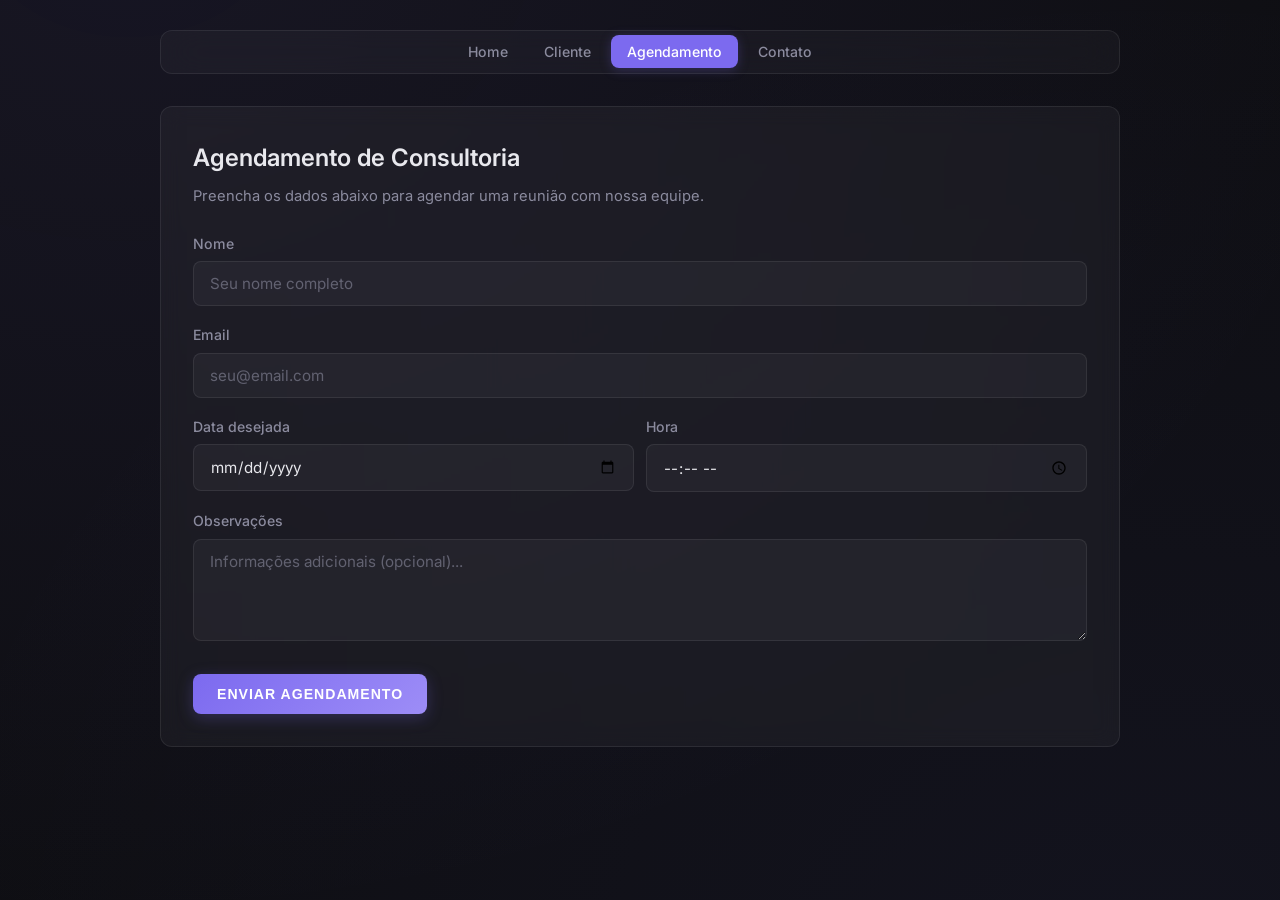
==== agendamento.html @ cd8e28bd "Initial commit: LuminaProject optimization and cinematic landing page" ====
<!DOCTYPE html>
<html lang="pt-br">
<head>
    <meta charset="UTF-8">
    <meta name="viewport" content="width=device-width, initial-scale=1.0">
    <meta name="description" content="Lumina Control - Agende uma consultoria com nossa equipe">
    <title>Lumina Control | Agendamento</title>
    <link rel="stylesheet" href="style.css">
</head>
<body>

<div class="container">
    <nav class="site-nav">
        <ul>
            <li><a href="index.html">Home</a></li>
            <li><a href="login.html">Cliente</a></li>
            <li><a href="agendamento.html" class="active">Agendamento</a></li>
            <li><a href="contato.html">Contato</a></li>
        </ul>
    </nav>

    <div class="form-card" style="margin-top: 0;">
        <h2 style="font-size: 1.5rem; margin-bottom: 8px;">Agendamento de Consultoria</h2>
        <p style="color: var(--text-muted); margin-bottom: 24px; font-size: 0.92rem;">Preencha os dados abaixo para agendar uma reunião com nossa equipe.</p>

        <form id="form-agendamento">
            <div class="form-group">
                <label for="nome">Nome</label>
                <input type="text" id="nome" name="nome" placeholder="Seu nome completo" required>
            </div>
            <div class="form-group">
                <label for="email">Email</label>
                <input type="email" id="email" name="email" placeholder="seu@email.com" required>
            </div>
            <div class="form-row">
                <div class="form-group" style="flex:1;">
                    <label for="data">Data desejada</label>
                    <input type="date" id="data" name="data" required>
                </div>
                <div class="form-group" style="flex:1;">
                    <label for="hora">Hora</label>
                    <input type="time" id="hora" name="hora" required>
                </div>
            </div>
            <div class="form-group">
                <label for="observacoes">Observações</label>
                <textarea rows="4" id="observacoes" name="observacoes" placeholder="Informações adicionais (opcional)..."></textarea>
            </div>
            <button type="submit" class="btn-submit">Enviar Agendamento</button>
        </form>

        <div id="mensagem-agendamento" class="status-msg"></div>
    </div>
</div>

<script>
    document.getElementById('form-agendamento').addEventListener('submit', function(e) {
        e.preventDefault();
        const msg = document.getElementById('mensagem-agendamento');
        msg.textContent = '✅ Agendamento enviado com sucesso! Entraremos em contato em breve.';
        msg.className = 'status-msg show success';
        this.reset();
        setTimeout(() => { msg.className = 'status-msg'; }, 5000);
    });
</script>
</body>
</html>
---- style.css ----
/* Lumina Control - Premium Design System */
@import url('https://fonts.googleapis.com/css2?family=Inter:wght@300;400;500;600;700&display=swap');

:root {
    --bg-primary: #0f0f13;
    --bg-secondary: #1a1a24;
    --bg-card: rgba(255,255,255,0.04);
    --bg-card-hover: rgba(255,255,255,0.07);
    --text-main: #e8e8ed;
    --text-muted: #8b8b9e;
    --accent: #7c6aef;
    --accent-light: #9d8df7;
    --accent-glow: rgba(124,106,239,0.25);
    --success: #34d399;
    --warning: #fbbf24;
    --danger: #f87171;
    --border: rgba(255,255,255,0.08);
    --border-hover: rgba(255,255,255,0.15);
    --radius: 12px;
    --radius-sm: 8px;
    --shadow: 0 8px 32px rgba(0,0,0,0.4);
    --transition: all 0.3s cubic-bezier(0.25, 0.8, 0.25, 1);
}

*, *::before, *::after { margin: 0; padding: 0; box-sizing: border-box; }

body {
    font-family: 'Inter', -apple-system, BlinkMacSystemFont, sans-serif;
    background: var(--bg-primary);
    color: var(--text-main);
    line-height: 1.6;
    min-height: 100vh;
    overflow-x: hidden;
}

body::before {
    content: '';
    position: fixed;
    top: -50%; left: -50%;
    width: 200%; height: 200%;
    background: radial-gradient(ellipse at 30% 20%, rgba(124,106,239,0.08) 0%, transparent 50%),
                radial-gradient(ellipse at 70% 80%, rgba(99,102,241,0.05) 0%, transparent 50%);
    z-index: -1;
    animation: bgShift 20s ease-in-out infinite alternate;
}

@keyframes bgShift {
    0% { transform: translate(0, 0); }
    100% { transform: translate(-5%, -3%); }
}

/* ─── Layout ─── */
.container { max-width: 1000px; margin: 0 auto; padding: 30px 20px 60px; }

/* ─── Navigation ─── */
.site-nav {
    background: rgba(255,255,255,0.03);
    backdrop-filter: blur(20px);
    -webkit-backdrop-filter: blur(20px);
    border: 1px solid var(--border);
    border-radius: var(--radius);
    padding: 8px;
    display: flex;
    justify-content: center;
    margin-bottom: 32px;
}

.site-nav ul { list-style: none; display: flex; gap: 4px; }

.site-nav a {
    color: var(--text-muted);
    text-decoration: none;
    font-weight: 500;
    font-size: 0.88rem;
    padding: 8px 16px;
    border-radius: var(--radius-sm);
    transition: var(--transition);
    position: relative;
}

.site-nav a:hover { color: var(--text-main); background: rgba(255,255,255,0.05); }

.site-nav a.active {
    color: #fff;
    background: var(--accent);
    box-shadow: 0 2px 12px var(--accent-glow);
}

/* ─── Header ─── */
.page-header {
    padding-bottom: 24px;
    margin-bottom: 32px;
    border-bottom: 1px solid var(--border);
    display: flex;
    justify-content: space-between;
    align-items: flex-end;
    flex-wrap: wrap;
    gap: 12px;
}

.page-header h1 {
    font-weight: 300;
    font-size: 1.5rem;
    letter-spacing: 3px;
    text-transform: uppercase;
    color: var(--text-main);
}

.page-header h1 .badge {
    font-size: 0.5em;
    vertical-align: middle;
    opacity: 0.4;
    font-weight: 400;
}

.header-link a {
    color: var(--accent-light);
    text-decoration: none;
    font-weight: 500;
    font-size: 0.9rem;
    transition: var(--transition);
}

.header-link a:hover { color: #fff; letter-spacing: 1px; }

/* ─── Dashboard Cards ─── */
.dashboard-grid {
    display: grid;
    grid-template-columns: repeat(auto-fit, minmax(260px, 1fr));
    gap: 20px;
}

.card {
    background: var(--bg-card);
    backdrop-filter: blur(10px);
    padding: 28px;
    border-radius: var(--radius);
    border: 1px solid var(--border);
    transition: var(--transition);
    position: relative;
    overflow: hidden;
}

.card::before {
    content: '';
    position: absolute;
    top: 0; left: 0; right: 0;
    height: 2px;
    background: linear-gradient(90deg, var(--accent), var(--accent-light));
    opacity: 0;
    transition: opacity 0.3s;
}

.card:hover {
    transform: translateY(-4px);
    border-color: var(--border-hover);
    background: var(--bg-card-hover);
    box-shadow: 0 12px 40px rgba(0,0,0,0.3);
}

.card:hover::before { opacity: 1; }

.card label {
    display: block;
    font-size: 0.7rem;
    font-weight: 600;
    text-transform: uppercase;
    color: var(--text-muted);
    letter-spacing: 2px;
    margin-bottom: 12px;
}

.card .value {
    font-size: 2.2rem;
    font-weight: 300;
    color: #fff;
    display: block;
}

/* ─── Buttons ─── */
.btn-action {
    margin-top: 32px;
    background: linear-gradient(135deg, var(--accent), var(--accent-light));
    color: #fff;
    border: none;
    padding: 14px 32px;
    font-size: 0.82rem;
    font-weight: 600;
    letter-spacing: 2px;
    text-transform: uppercase;
    cursor: pointer;
    border-radius: var(--radius-sm);
    transition: var(--transition);
    box-shadow: 0 4px 16px var(--accent-glow);
}

.btn-action:hover {
    transform: translateY(-2px);
    box-shadow: 0 8px 24px var(--accent-glow);
    letter-spacing: 3px;
}

.btn-action:disabled { opacity: 0.5; cursor: not-allowed; transform: none; }

/* ─── Forms ─── */
.form-card {
    background: var(--bg-card);
    backdrop-filter: blur(10px);
    border: 1px solid var(--border);
    border-radius: var(--radius);
    padding: 32px;
    margin-top: 32px;
}

.form-card h2 {
    font-size: 1.1rem;
    font-weight: 600;
    margin-bottom: 20px;
    color: var(--text-main);
}

.form-group { margin-bottom: 18px; }

.form-group label {
    display: block;
    margin-bottom: 6px;
    font-weight: 500;
    font-size: 0.88rem;
    color: var(--text-muted);
}

input, textarea, select {
    width: 100%;
    padding: 12px 16px;
    background: rgba(255,255,255,0.04);
    border: 1px solid var(--border);
    border-radius: var(--radius-sm);
    color: var(--text-main);
    font-family: inherit;
    font-size: 0.95rem;
    transition: var(--transition);
}

input:focus, textarea:focus, select:focus {
    outline: none;
    border-color: var(--accent);
    box-shadow: 0 0 0 3px var(--accent-glow);
    background: rgba(255,255,255,0.06);
}

input::placeholder, textarea::placeholder { color: var(--text-muted); opacity: 0.6; }

.form-row { display: flex; gap: 12px; flex-wrap: wrap; }
.form-row input { flex: 1; min-width: 150px; }

.btn-submit {
    margin-top: 8px;
    padding: 12px 24px;
    background: linear-gradient(135deg, var(--accent), var(--accent-light));
    color: #fff;
    border: none;
    border-radius: var(--radius-sm);
    cursor: pointer;
    font-weight: 600;
    font-size: 0.88rem;
    text-transform: uppercase;
    letter-spacing: 1px;
    transition: var(--transition);
    box-shadow: 0 4px 16px var(--accent-glow);
}

.btn-submit:hover { transform: translateY(-2px); box-shadow: 0 8px 24px var(--accent-glow); }

.status-msg {
    margin-top: 14px;
    font-size: 0.9rem;
    padding: 10px 14px;
    border-radius: var(--radius-sm);
    display: none;
}

.status-msg.show { display: block; }
.status-msg.success { background: rgba(52,211,153,0.1); color: var(--success); border: 1px solid rgba(52,211,153,0.2); }
.status-msg.error { background: rgba(248,113,113,0.1); color: var(--danger); border: 1px solid rgba(248,113,113,0.2); }

/* ─── Login Page ─── */
.login-wrapper {
    min-height: 100vh;
    display: flex;
    justify-content: center;
    align-items: center;
    padding: 20px;
}

.login-box {
    background: var(--bg-card);
    backdrop-filter: blur(20px);
    border: 1px solid var(--border);
    border-radius: var(--radius);
    width: 100%;
    max-width: 420px;
    padding: 40px;
    box-shadow: var(--shadow);
}

.login-box .logo { text-align: center; margin-bottom: 28px; }
.login-box .logo h1 { font-size: 1.8rem; color: var(--accent-light); font-weight: 700; letter-spacing: -1px; }
.login-box .logo p { color: var(--text-muted); font-size: 0.88rem; margin-top: 4px; }

.btn-login {
    width: 100%;
    padding: 14px;
    background: linear-gradient(135deg, var(--accent), var(--accent-light));
    color: #fff;
    border: none;
    border-radius: var(--radius-sm);
    font-size: 0.95rem;
    font-weight: 600;
    cursor: pointer;
    transition: var(--transition);
    box-shadow: 0 4px 16px var(--accent-glow);
    margin-top: 8px;
}

.btn-login:hover { transform: translateY(-2px); box-shadow: 0 8px 24px var(--accent-glow); }
.btn-login:disabled { opacity: 0.5; cursor: not-allowed; transform: none; }

.message { margin-top: 16px; padding: 12px; border-radius: var(--radius-sm); text-align: center; font-size: 0.88rem; display: none; }
.message.error { display: block; background: rgba(248,113,113,0.1); color: var(--danger); border: 1px solid rgba(248,113,113,0.2); }
.message.success { display: block; background: rgba(52,211,153,0.1); color: var(--success); border: 1px solid rgba(52,211,153,0.2); }

.divider { text-align: center; margin: 28px 0 18px; color: var(--text-muted); font-size: 0.82rem; text-transform: uppercase; letter-spacing: 1px; }

.demo-users {
    background: rgba(255,255,255,0.03);
    padding: 16px;
    border-radius: var(--radius-sm);
    border: 1px solid var(--border);
    font-size: 0.82rem;
    color: var(--text-muted);
}

.demo-users p { margin-bottom: 6px; font-weight: 600; color: var(--text-main); }
.demo-users p.demo-client-label { margin-top: 12px; }
.demo-users code { display: block; margin: 3px 0; color: var(--accent-light); font-family: 'Courier New', monospace; }

/* ─── Results / Navbar ─── */
.navbar {
    background: rgba(15,15,19,0.8);
    backdrop-filter: blur(20px);
    border-bottom: 1px solid var(--border);
    padding: 14px 0;
    position: sticky;
    top: 0;
    z-index: 100;
}

.navbar-content {
    max-width: 1200px;
    margin: 0 auto;
    padding: 0 20px;
    display: flex;
    justify-content: space-between;
    align-items: center;
    gap: 16px;
    flex-wrap: wrap;
}

.navbar h2 { font-size: 1.2rem; color: var(--accent-light); font-weight: 700; }

.navbar .site-nav { margin: 0; border: none; background: none; backdrop-filter: none; padding: 0; }

.navbar-user { display: flex; align-items: center; gap: 16px; }
.user-name { font-weight: 600; font-size: 0.9rem; }
.user-email { font-size: 0.78rem; color: var(--text-muted); }

.btn-logout {
    padding: 8px 16px;
    background: rgba(248,113,113,0.15);
    color: var(--danger);
    border: 1px solid rgba(248,113,113,0.2);
    border-radius: var(--radius-sm);
    cursor: pointer;
    font-size: 0.82rem;
    font-weight: 600;
    transition: var(--transition);
}

.btn-logout:hover { background: rgba(248,113,113,0.25); }

/* ─── Ensaio Cards ─── */
.page-title { font-size: 1.8rem; margin-bottom: 8px; font-weight: 700; }
.subtitle { color: var(--text-muted); margin-bottom: 28px; font-size: 0.92rem; }

.ensaios-grid {
    display: grid;
    grid-template-columns: repeat(auto-fill, minmax(280px, 1fr));
    gap: 24px;
}

.ensaio-card {
    background: var(--bg-card);
    border: 1px solid var(--border);
    border-radius: var(--radius);
    overflow: hidden;
    transition: var(--transition);
}

.ensaio-card:hover { transform: translateY(-4px); border-color: var(--border-hover); box-shadow: 0 12px 40px rgba(0,0,0,0.3); }

.ensaio-imagem { width: 100%; height: 200px; background: var(--bg-secondary); object-fit: cover; }

.ensaio-content { padding: 20px; }
.ensaio-descricao { font-weight: 600; font-size: 0.92rem; margin-bottom: 12px; }

.ensaio-metricas {
    display: grid;
    grid-template-columns: 1fr 1fr;
    gap: 12px;
    padding: 14px;
    background: rgba(255,255,255,0.03);
    border-radius: var(--radius-sm);
    margin-bottom: 14px;
}

.metrica { text-align: center; }
.metrica-label { font-size: 0.7rem; color: var(--text-muted); text-transform: uppercase; letter-spacing: 1px; margin-bottom: 4px; }
.metrica-valor { font-size: 1.1rem; font-weight: 700; color: var(--accent-light); }
.roi-positivo { color: var(--success) !important; }

.ensaio-data { font-size: 0.75rem; color: var(--text-muted); margin-bottom: 14px; }

.btn-compartilhar {
    width: 100%;
    padding: 10px;
    background: rgba(255,255,255,0.04);
    border: 1px solid var(--border);
    color: var(--text-muted);
    border-radius: var(--radius-sm);
    cursor: pointer;
    font-size: 0.82rem;
    font-weight: 600;
    transition: var(--transition);
}

.btn-compartilhar:hover { background: rgba(255,255,255,0.08); color: var(--text-main); }

/* ─── Loading / Empty ─── */
.loading { text-align: center; padding: 60px; color: var(--text-muted); }

.spinner {
    border: 3px solid var(--border);
    border-top: 3px solid var(--accent);
    border-radius: 50%;
    width: 36px; height: 36px;
    animation: spin 0.8s linear infinite;
    margin: 0 auto 16px;
}

@keyframes spin { 100% { transform: rotate(360deg); } }

.empty-state { text-align: center; padding: 60px 20px; color: var(--text-muted); }
.empty-state h3 { margin-bottom: 8px; color: var(--text-main); }

/* ─── Modal ─── */
.modal {
    display: none;
    position: fixed;
    inset: 0;
    background: rgba(0,0,0,0.6);
    backdrop-filter: blur(4px);
    z-index: 1000;
    align-items: center;
    justify-content: center;
}

.modal.ativo { display: flex; }

.modal-content {
    background: var(--bg-secondary);
    border: 1px solid var(--border);
    border-radius: var(--radius);
    padding: 32px;
    max-width: 400px;
    width: 90%;
    position: relative;
}

.modal-titulo { font-size: 1.2rem; font-weight: 700; margin-bottom: 20px; }

.share-options { display: grid; gap: 10px; }

.share-btn {
    padding: 12px;
    border: none;
    border-radius: var(--radius-sm);
    cursor: pointer;
    font-weight: 600;
    display: flex;
    align-items: center;
    justify-content: center;
    gap: 8px;
    font-size: 0.9rem;
    transition: var(--transition);
}

.share-btn:hover { opacity: 0.85; transform: translateY(-1px); }
.share-facebook { background: #1877f2; color: #fff; }
.share-twitter { background: #1da1f2; color: #fff; }
.share-whatsapp { background: #25d366; color: #fff; }
.share-linkedin { background: #0a66c2; color: #fff; }

.close-modal {
    position: absolute;
    top: 12px; right: 16px;
    background: none;
    border: none;
    font-size: 1.4rem;
    cursor: pointer;
    color: var(--text-muted);
    transition: var(--transition);
}

.close-modal:hover { color: var(--text-main); }

/* ─── Fade In Animation ─── */
@keyframes fadeUp {
    from { opacity: 0; transform: translateY(16px); }
    to { opacity: 1; transform: translateY(0); }
}

.card, .form-card, .login-box, .ensaio-card {
    animation: fadeUp 0.5s ease forwards;
}

.card:nth-child(2) { animation-delay: 0.1s; }
.card:nth-child(3) { animation-delay: 0.2s; }

/* ─── Responsive ─── */
@media (max-width: 768px) {
    .container { padding: 20px 14px 40px; }
    .card .value { font-size: 1.8rem; }
    .page-header { flex-direction: column; align-items: flex-start; }
    .navbar-content { flex-direction: column; gap: 12px; }
    .site-nav ul { flex-wrap: wrap; justify-content: center; }
}
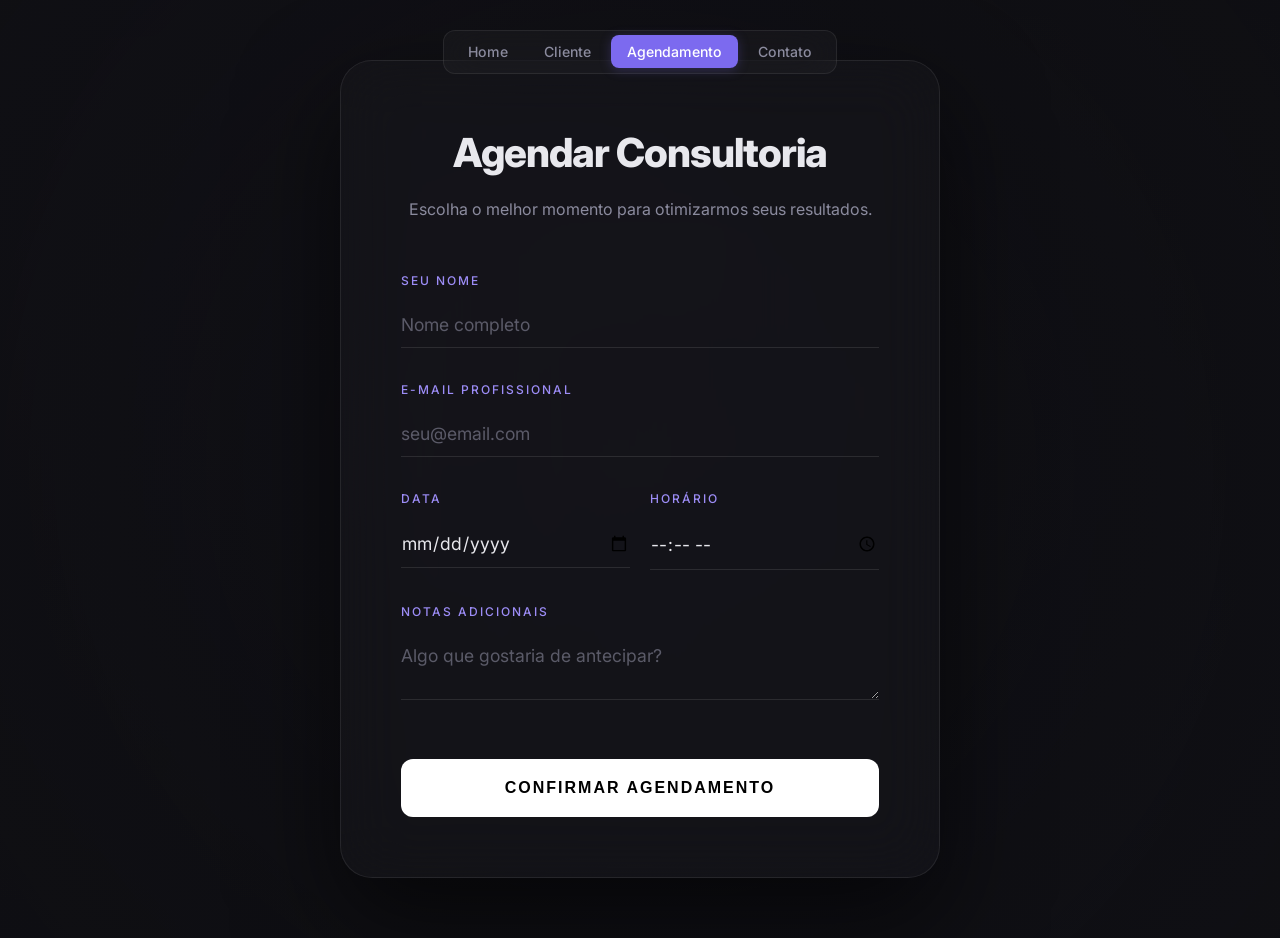
==== commit ecceaa5d: "feat: unify design system across Login, Scheduling and Contact with premium minimalist style" ====
--- a/agendamento.html
+++ b/agendamento.html
@@ -9,8 +9,8 @@
 </head>
 <body>
 
-<div class="container">
-    <nav class="site-nav">
+<div class="premium-page" style="background-image: url('https://images.unsplash.com/photo-1550745165-9bc0b252726f?auto=format&fit=crop&q=80&w=2070');">
+    <nav class="site-nav" style="position: absolute; top: 30px; z-index: 10;">
         <ul>
             <li><a href="index.html">Home</a></li>
             <li><a href="login.html">Cliente</a></li>
@@ -19,34 +19,36 @@
         </ul>
     </nav>
 
-    <div class="form-card" style="margin-top: 0;">
-        <h2 style="font-size: 1.5rem; margin-bottom: 8px;">Agendamento de Consultoria</h2>
-        <p style="color: var(--text-muted); margin-bottom: 24px; font-size: 0.92rem;">Preencha os dados abaixo para agendar uma reunião com nossa equipe.</p>
+    <div class="premium-card">
+        <div class="premium-header">
+            <h2>Agendar Consultoria</h2>
+            <p>Escolha o melhor momento para otimizarmos seus resultados.</p>
+        </div>
 
-        <form id="form-agendamento">
+        <form id="form-agendamento" class="minimal-form">
             <div class="form-group">
-                <label for="nome">Nome</label>
-                <input type="text" id="nome" name="nome" placeholder="Seu nome completo" required>
+                <label for="nome">Seu Nome</label>
+                <input type="text" id="nome" name="nome" placeholder="Nome completo" required>
             </div>
             <div class="form-group">
-                <label for="email">Email</label>
+                <label for="email">E-mail Profissional</label>
                 <input type="email" id="email" name="email" placeholder="seu@email.com" required>
             </div>
-            <div class="form-row">
+            <div class="form-row" style="display: flex; gap: 20px;">
                 <div class="form-group" style="flex:1;">
-                    <label for="data">Data desejada</label>
+                    <label for="data">Data</label>
                     <input type="date" id="data" name="data" required>
                 </div>
                 <div class="form-group" style="flex:1;">
-                    <label for="hora">Hora</label>
+                    <label for="hora">Horário</label>
                     <input type="time" id="hora" name="hora" required>
                 </div>
             </div>
             <div class="form-group">
-                <label for="observacoes">Observações</label>
-                <textarea rows="4" id="observacoes" name="observacoes" placeholder="Informações adicionais (opcional)..."></textarea>
+                <label for="observacoes">Notas Adicionais</label>
+                <textarea rows="2" id="observacoes" name="observacoes" placeholder="Algo que gostaria de antecipar?"></textarea>
             </div>
-            <button type="submit" class="btn-submit">Enviar Agendamento</button>
+            <button type="submit" class="btn-minimal">Confirmar Agendamento</button>
         </form>
 
         <div id="mensagem-agendamento" class="status-msg"></div>
--- a/style.css
+++ b/style.css
@@ -283,24 +283,173 @@
 .status-msg.success { background: rgba(52,211,153,0.1); color: var(--success); border: 1px solid rgba(52,211,153,0.2); }
 .status-msg.error { background: rgba(248,113,113,0.1); color: var(--danger); border: 1px solid rgba(248,113,113,0.2); }
 
-/* ─── Login Page ─── */
+/* ─── Premium Pages (Login, Contato, Agendamento) ─── */
+.premium-page {
+    min-height: 100vh;
+    background-size: cover;
+    background-position: center;
+    position: relative;
+    display: flex;
+    flex-direction: column;
+    align-items: center;
+    justify-content: center;
+    padding: 60px 20px;
+    overflow-x: hidden;
+}
+
+.premium-page::before {
+    content: '';
+    position: absolute;
+    inset: 0;
+    background: radial-gradient(circle at center, rgba(15,15,19,0.7) 0%, rgba(15,15,19,0.95) 100%);
+    z-index: 1;
+}
+
+.premium-card {
+    position: relative;
+    z-index: 2;
+    background: rgba(255,255,255,0.02);
+    backdrop-filter: blur(30px);
+    border: 1px solid rgba(255,255,255,0.08);
+    border-radius: 32px;
+    padding: 60px;
+    width: 100%;
+    max-width: 600px;
+    box-shadow: 0 40px 100px rgba(0,0,0,0.6);
+    animation: fadeUp 0.8s cubic-bezier(0.16, 1, 0.3, 1);
+}
+
+.premium-header { text-align: center; margin-bottom: 48px; }
+.premium-header h2 { font-size: 2.5rem; font-weight: 800; letter-spacing: -1px; margin-bottom: 12px; }
+.premium-header p { color: var(--text-muted); font-size: 1rem; }
+
+.minimal-form .form-group { margin-bottom: 32px; position: relative; }
+.minimal-form label { 
+    font-size: 0.75rem; 
+    text-transform: uppercase; 
+    letter-spacing: 2px; 
+    color: var(--accent-light); 
+    margin-bottom: 12px;
+    display: block;
+}
+
+.minimal-form input, 
+.minimal-form textarea {
+    background: transparent;
+    border: none;
+    border-bottom: 1px solid rgba(255,255,255,0.1);
+    border-radius: 0;
+    padding: 12px 0;
+    font-size: 1.1rem;
+    transition: var(--transition);
+}
+
+.minimal-form input:focus, 
+.minimal-form textarea:focus {
+    border-bottom-color: var(--accent);
+    box-shadow: none;
+    background: transparent;
+}
+
+.btn-minimal {
+    width: 100%;
+    padding: 20px;
+    background: #fff;
+    color: #000;
+    border: none;
+    border-radius: 12px;
+    font-size: 1rem;
+    font-weight: 700;
+    text-transform: uppercase;
+    letter-spacing: 2px;
+    cursor: pointer;
+    transition: var(--transition);
+    margin-top: 20px;
+}
+
+.btn-minimal:hover {
+    background: var(--accent-light);
+    color: #fff;
+    transform: translateY(-4px);
+    box-shadow: 0 15px 30px rgba(124,106,239,0.3);
+}
+
 .login-wrapper {
     min-height: 100vh;
     display: flex;
     justify-content: center;
     align-items: center;
-    padding: 20px;
+    position: relative;
+    overflow: hidden;
+}
+
+/* Immersive Background Image Container */
+.login-split {
+    display: grid;
+    grid-template-columns: 1.1fr 0.9fr;
+    width: 100%;
+    min-height: 100vh;
+}
+
+.login-image-side {
+    position: relative;
+    background: url('https://images.unsplash.com/photo-1451187580459-43490279c0fa?auto=format&fit=crop&q=80&w=2072');
+    background-size: cover;
+    background-position: center;
+    display: flex;
+    flex-direction: column;
+    justify-content: flex-end;
+    padding: 60px;
+}
+
+.login-image-side::before {
+    content: '';
+    position: absolute;
+    inset: 0;
+    background: linear-gradient(to top, rgba(15,15,19,0.9) 0%, rgba(15,15,19,0.2) 50%, transparent 100%);
+}
+
+.login-image-content {
+    position: relative;
+    z-index: 2;
+    max-width: 500px;
+}
+
+.login-image-content h2 {
+    font-size: 3rem;
+    font-weight: 800;
+    line-height: 1.1;
+    margin-bottom: 20px;
+    background: linear-gradient(to right, #fff, var(--accent-light));
+    -webkit-background-clip: text;
+    background-clip: text;
+    -webkit-text-fill-color: transparent;
+}
+
+.login-image-content p {
+    font-size: 1.1rem;
+    color: rgba(255,255,255,0.7);
+    line-height: 1.6;
+}
+
+.login-form-side {
+    display: flex;
+    justify-content: center;
+    align-items: center;
+    padding: 40px;
+    background: var(--bg-primary);
 }
 
 .login-box {
-    background: var(--bg-card);
+    background: rgba(255,255,255,0.02);
     backdrop-filter: blur(20px);
     border: 1px solid var(--border);
-    border-radius: var(--radius);
+    border-radius: 32px;
     width: 100%;
-    max-width: 420px;
-    padding: 40px;
-    box-shadow: var(--shadow);
+    max-width: 440px;
+    padding: 60px;
+    box-shadow: 0 40px 100px rgba(0,0,0,0.6);
+    position: relative;
 }
 
 .login-box .logo { text-align: center; margin-bottom: 28px; }
@@ -537,6 +686,13 @@
 .card:nth-child(3) { animation-delay: 0.2s; }
 
 /* ─── Responsive ─── */
+@media (max-width: 992px) {
+    .login-split { grid-template-columns: 1fr; }
+    .login-image-side { display: none; }
+    .login-wrapper { background: var(--bg-primary); }
+    .login-form-side { padding: 20px; width: 100%; }
+}
+
 @media (max-width: 768px) {
     .container { padding: 20px 14px 40px; }
     .card .value { font-size: 1.8rem; }
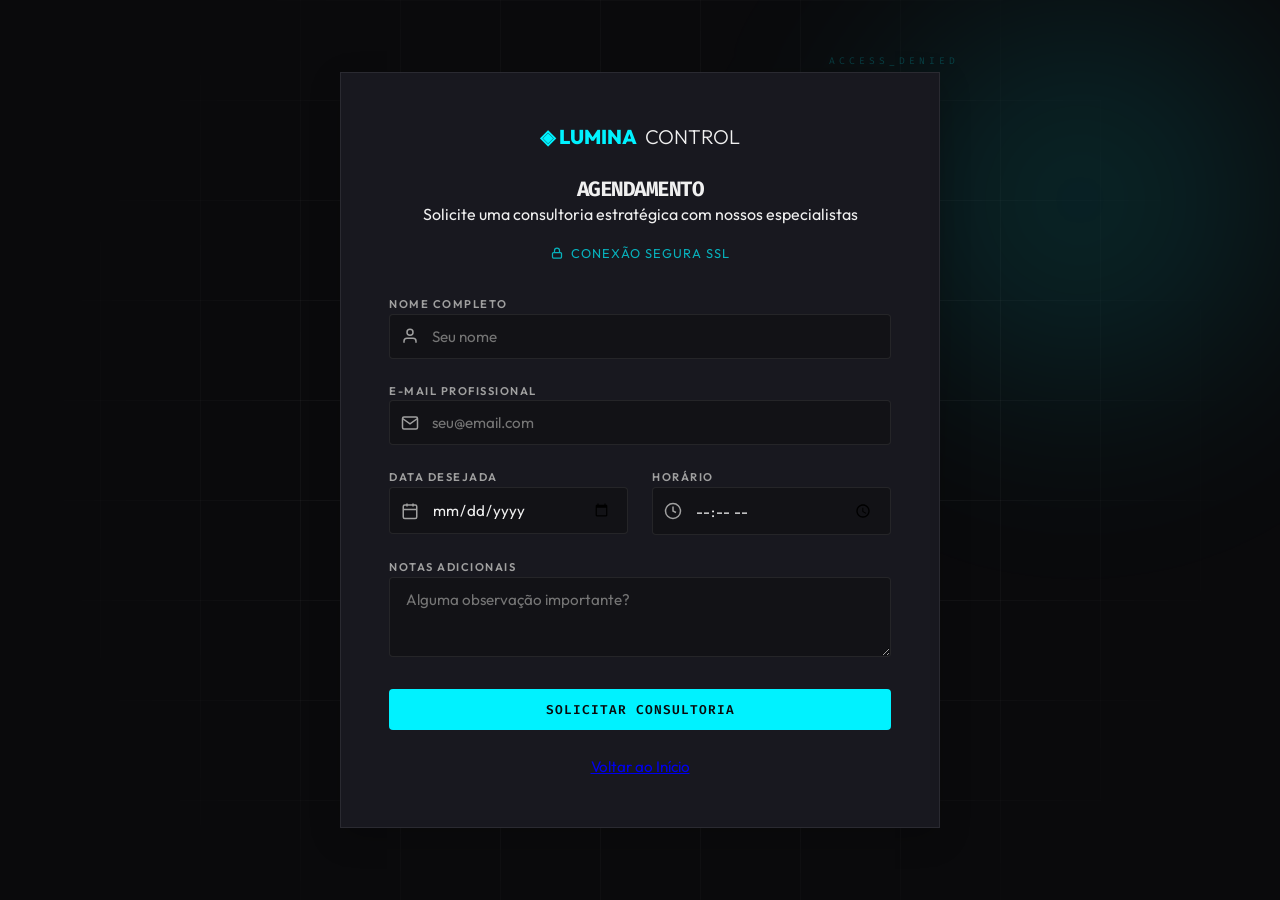
==== commit 25a2997d: "feat: release Lumina Control v1.0 with immersive hero, particles, and full documentation" ====
--- a/agendamento.html
+++ b/agendamento.html
@@ -3,66 +3,103 @@
 <head>
     <meta charset="UTF-8">
     <meta name="viewport" content="width=device-width, initial-scale=1.0">
-    <meta name="description" content="Lumina Control - Agende uma consultoria com nossa equipe">
+    <meta name="description" content="Lumina Control - Agende sua Consultoria Técnica">
     <title>Lumina Control | Agendamento</title>
-    <link rel="stylesheet" href="style.css">
+    <!-- Importação do Design System Unificado -->
+    <link rel="stylesheet" href="index.css">
 </head>
-<body>
+<body class="login-wrapper">
 
-<div class="premium-page" style="background-image: url('https://images.unsplash.com/photo-1550745165-9bc0b252726f?auto=format&fit=crop&q=80&w=2070');">
-    <nav class="site-nav" style="position: absolute; top: 30px; z-index: 10;">
-        <ul>
-            <li><a href="index.html">Home</a></li>
-            <li><a href="login.html">Cliente</a></li>
-            <li><a href="agendamento.html" class="active">Agendamento</a></li>
-            <li><a href="contato.html">Contato</a></li>
-        </ul>
-    </nav>
+<!-- Acessibilidade: Pular para o formulário principal -->
+<a href="#form-agendamento" class="skip-link">Pular para o formulário</a>
 
-    <div class="premium-card">
-        <div class="premium-header">
-            <h2>Agendar Consultoria</h2>
-            <p>Escolha o melhor momento para otimizarmos seus resultados.</p>
+<!-- Fundos Estilizados -->
+<div class="bg-grid"></div>
+<div class="bg-glow"></div>
+
+<!-- Caixa de Agendamento Centralizada -->
+<div class="login-box reveal visible" style="max-width: 600px; border: 1px solid var(--border); box-shadow: 0 10px 30px rgba(0,0,0,0.2);">
+    <header class="login-header">
+        <!-- Logotipo Institucional -->
+        <a href="index.html" class="logo" style="justify-content: center; margin-bottom: 24px;" aria-label="Voltar para Home">
+            ◈ LUMINA<span>CONTROL</span>
+        </a>
+        <h1 style="font-size: var(--fs-h3); letter-spacing: -0.5px;">Agendamento</h1>
+        <p class="login-subtitle">Solicite uma consultoria estratégica com nossos especialistas</p>
+        
+        <!-- Sinal de Confiança (SSL) -->
+        <div class="trust-signal" style="display: flex; align-items: center; justify-content: center; gap: 8px; margin-top: 16px; color: var(--primary); font-size: var(--fs-xs); opacity: 0.7;">
+            <svg width="12" height="12" viewBox="0 0 24 24" fill="none" stroke="currentColor" stroke-width="2.5"><rect x="3" y="11" width="18" height="11" rx="2" ry="2"/><path d="M7 11V7a5 5 0 0 1 10 0v4"/></svg>
+            <span class="uppercase">Conexão Segura SSL</span>
+        </div>
+    </header>
+
+    <!-- Formulário de Solicitação de Consultoria -->
+    <form id="form-agendamento">
+        <!-- Nome -->
+        <div class="form-group">
+            <label for="nome">Nome Completo</label>
+            <div class="input-wrapper">
+                <svg class="input-icon" viewBox="0 0 24 24" fill="none" stroke="currentColor" stroke-width="2"><path d="M20 21v-2a4 4 0 0 0-4-4H8a4 4 0 0 0-4 4v2"/><circle cx="12" cy="7" r="4"/></svg>
+                <input type="text" id="nome" name="nome" placeholder="Seu nome" required>
+            </div>
         </div>
 
-        <form id="form-agendamento" class="minimal-form">
+        <!-- E-mail -->
+        <div class="form-group">
+            <label for="email">E-mail Profissional</label>
+            <div class="input-wrapper">
+                <svg class="input-icon" viewBox="0 0 24 24" fill="none" stroke="currentColor" stroke-width="2"><path d="M4 4h16c1.1 0 2 .9 2 2v12c0 1.1-.9 2-2 2H4c-1.1 0-2-.9-2-2V6c0-1.1.9-2 2-2z"/><polyline points="22,6 12,13 2,6"/></svg>
+                <input type="email" id="email" name="email" placeholder="seu@email.com" required>
+            </div>
+        </div>
+
+        <!-- Data e Hora (Lado a Lado) -->
+        <div style="display: grid; grid-template-columns: 1fr 1fr; gap: 24px;">
             <div class="form-group">
-                <label for="nome">Seu Nome</label>
-                <input type="text" id="nome" name="nome" placeholder="Nome completo" required>
+                <label for="data">Data Desejada</label>
+                <div class="input-wrapper">
+                    <svg class="input-icon" viewBox="0 0 24 24" fill="none" stroke="currentColor" stroke-width="2"><rect x="3" y="4" width="18" height="18" rx="2" ry="2"/><line x1="16" y1="2" x2="16" y2="6"/><line x1="8" y1="2" x2="8" y2="6"/><line x1="3" y1="10" x2="21" y2="10"/></svg>
+                    <input type="date" id="data" name="data" required>
+                </div>
             </div>
             <div class="form-group">
-                <label for="email">E-mail Profissional</label>
-                <input type="email" id="email" name="email" placeholder="seu@email.com" required>
-            </div>
-            <div class="form-row" style="display: flex; gap: 20px;">
-                <div class="form-group" style="flex:1;">
-                    <label for="data">Data</label>
-                    <input type="date" id="data" name="data" required>
-                </div>
-                <div class="form-group" style="flex:1;">
-                    <label for="hora">Horário</label>
+                <label for="hora">Horário</label>
+                <div class="input-wrapper">
+                    <svg class="input-icon" viewBox="0 0 24 24" fill="none" stroke="currentColor" stroke-width="2"><circle cx="12" cy="12" r="10"/><polyline points="12,6 12,12 16,14"/></svg>
                     <input type="time" id="hora" name="hora" required>
                 </div>
             </div>
-            <div class="form-group">
-                <label for="observacoes">Notas Adicionais</label>
-                <textarea rows="2" id="observacoes" name="observacoes" placeholder="Algo que gostaria de antecipar?"></textarea>
-            </div>
-            <button type="submit" class="btn-minimal">Confirmar Agendamento</button>
-        </form>
+        </div>
 
-        <div id="mensagem-agendamento" class="status-msg"></div>
-    </div>
+        <!-- Observações Opcionais -->
+        <div class="form-group">
+            <label for="observacoes">Notas Adicionais</label>
+            <textarea id="observacoes" name="observacoes" placeholder="Alguma observação importante?" style="min-height: 80px;"></textarea>
+        </div>
+
+        <button type="submit" class="btn btn-primary" style="width: 100%; justify-content: center;">
+            <span>Solicitar Consultoria</span>
+        </button>
+    </form>
+
+    <!-- Exibição de Resposta do Sistema -->
+    <div id="mensagem-agendamento" class="message"></div>
+
+    <footer class="login-footer" style="text-align: center; margin-top: 24px;">
+        <a href="index.html" class="text-sm">Voltar ao Início</a>
+    </footer>
 </div>
 
 <script>
+    // Gerenciador de Envio do Agendamento
     document.getElementById('form-agendamento').addEventListener('submit', function(e) {
         e.preventDefault();
         const msg = document.getElementById('mensagem-agendamento');
-        msg.textContent = '✅ Agendamento enviado com sucesso! Entraremos em contato em breve.';
-        msg.className = 'status-msg show success';
+        msg.textContent = 'SOLICITAÇÃO RECEBIDA. NOSSA EQUIPE ENTRARÁ EM CONTATO.';
+        msg.className = 'message success';
         this.reset();
-        setTimeout(() => { msg.className = 'status-msg'; }, 5000);
+        setTimeout(() => { msg.className = 'message'; }, 5000);
     });
 </script>
 </body>
--- a/index.css
+++ b/index.css
@@ -0,0 +1,563 @@
+/* 
+   LuminaProject - Sistema de Design Unificado 
+   Estética: Premium Technical, Geometria Afiada, Alto Contraste
+   Regras: Purple Ban aplicado (sem tons de roxo).
+*/
+
+/* --- Importação de Fontes --- */
+/* Outfit para leitura geral e Fira Code para dados técnicos */
+@import url('https://fonts.googleapis.com/css2?family=Fira+Code:wght@400;600&family=Outfit:wght@300;400;600;800&display=swap');
+
+:root {
+    /* --- Cores Principais --- */
+    /* Cyan Técnico (Primária) e Laranja de Segurança (Destaque) */
+    --primary: #00f2ff;
+    --primary-dim: rgba(0, 242, 255, 0.15);
+    --accent: #ff6b00;
+    --accent-dim: rgba(255, 107, 0, 0.15);
+    
+    /* --- Tons de Fundo --- */
+    --bg-main: #0a0a0c;
+    --bg-surface: #121216;
+    --bg-card: #18181f;
+    
+    /* --- Tipografia e Bordas --- */
+    --text-main: #f0f0f0;
+    --text-muted: #a0a0a0;
+    --border: rgba(255, 255, 255, 0.08);
+    
+    /* --- Escala de Fontes Fluida (clamp) --- */
+    /* Garante que o texto se ajuste automaticamente ao tamanho da tela */
+    --fs-xs: clamp(0.7rem, 0.65rem + 0.25vw, 0.8rem);
+    --fs-sm: clamp(0.85rem, 0.8rem + 0.25vw, 0.95rem);
+    --fs-base: clamp(1rem, 0.95rem + 0.25vw, 1.1rem);
+    --fs-h3: clamp(1.1rem, 1rem + 0.5vw, 1.3rem);
+    --fs-h2: clamp(1.5rem, 1.25rem + 1vw, 2.5rem);
+    --fs-h1: clamp(2.5rem, 2rem + 3vw, 5rem);
+    
+    /* --- Variáveis de Layout --- */
+    --radius-sharp: 4px;
+    --transition: 0.3s cubic-bezier(0.4, 0, 0.2, 1);
+    --shadow-subtle: 0 4px 20px rgba(0, 0, 0, 0.5);
+    --shadow-glow: 0 0 30px rgba(0, 242, 255, 0.1);
+}
+
+/* ─── Configurações Base ─── */
+* {
+    margin: 0;
+    padding: 0;
+    box-sizing: border-box;
+    scroll-behavior: smooth;
+}
+
+body {
+    background-color: var(--bg-main);
+    color: var(--text-main);
+    font-family: 'Outfit', sans-serif;
+    line-height: 1.6;
+    overflow-x: hidden;
+    -webkit-font-smoothing: antialiased;
+}
+
+h1, h2, h3, h4 {
+    line-height: 1.2;
+    letter-spacing: -0.02em;
+}
+
+/* --- Acessibilidade: Link de Pulo --- */
+/* Permite que usuários de teclado pulem a navegação repetitiva */
+.skip-link {
+    position: absolute;
+    top: -100px;
+    left: 0;
+    background: var(--primary);
+    color: var(--bg-main);
+    padding: 8px 16px;
+    z-index: 9999;
+    transition: top 0.3s;
+    text-decoration: none;
+    font-weight: bold;
+}
+
+.skip-link:focus {
+    top: 0;
+}
+
+/* --- Acessibilidade: Estados de Foco --- */
+:focus-visible {
+    outline: 2px solid var(--primary);
+    outline-offset: 4px;
+}
+
+/* --- Estilo de Cabeçalhos --- */
+h1, h2, h3, h4, .mono {
+    font-family: 'Fira Code', monospace;
+    text-transform: uppercase;
+    letter-spacing: 2px;
+}
+
+/* ─── Layout Geral ─── */
+.container {
+    max-width: 1200px;
+    margin: 0 auto;
+    padding: 0 24px;
+}
+
+.section {
+    padding: 100px 0;
+    position: relative;
+}
+
+/* ─── Componentes de Interface ─── */
+
+/* --- Barra de Navegação --- */
+.nav-bar {
+    position: fixed;
+    top: 0; left: 0; right: 0;
+    height: 80px;
+    background: rgba(5, 5, 8, 0.8);
+    backdrop-filter: blur(12px);
+    border-bottom: 1px solid var(--border);
+    z-index: 1000;
+    display: flex;
+    align-items: center;
+    transition: var(--transition);
+}
+
+.nav-bar.scrolled {
+    height: 64px;
+    background: var(--bg-base);
+}
+
+.nav-inner {
+    display: flex;
+    justify-content: space-between;
+    align-items: center;
+    width: 100%;
+}
+
+/* --- Logotipo --- */
+.logo {
+    font-size: 1.25rem;
+    font-weight: 800;
+    color: var(--primary);
+    text-decoration: none;
+    display: flex;
+    align-items: center;
+    gap: 8px;
+}
+
+.logo span { color: var(--text-main); font-weight: 300; }
+
+/* --- Links de Navegação --- */
+.nav-links {
+    display: flex;
+    gap: 32px;
+    list-style: none;
+}
+
+.nav-links a {
+    color: var(--text-muted);
+    text-decoration: none;
+    font-size: 0.85rem;
+    font-weight: 600;
+    text-transform: uppercase;
+    letter-spacing: 1px;
+    transition: var(--transition);
+}
+
+.nav-links a:hover { color: var(--primary); }
+
+/* --- Botões Customizados --- */
+.btn {
+    padding: 12px 24px;
+    font-family: 'Fira Code', monospace;
+    font-weight: 600;
+    font-size: 0.8rem;
+    text-transform: uppercase;
+    letter-spacing: 1px;
+    border: none;
+    cursor: pointer;
+    transition: var(--transition);
+    display: inline-flex;
+    align-items: center;
+    gap: 8px;
+    border-radius: var(--radius-sharp);
+    text-decoration: none;
+}
+
+.btn-primary {
+    background: var(--primary);
+    color: #0a0a0c;
+}
+
+.btn-primary:hover {
+    transform: translateY(-2px);
+    box-shadow: 0 0 20px rgba(0, 242, 255, 0.3);
+}
+
+.btn-outline {
+    background: transparent;
+    border: 1px solid var(--primary);
+    color: var(--primary);
+}
+
+.btn-outline:hover {
+    background: var(--primary-dim);
+}
+
+/* --- Cards de Conteúdo --- */
+.card {
+    background: var(--bg-card);
+    border: 1px solid var(--border);
+    padding: 32px;
+    position: relative;
+    transition: var(--transition);
+    overflow: hidden;
+    box-shadow: var(--shadow-subtle);
+}
+
+.card:hover {
+    border-color: var(--primary);
+    box-shadow: var(--shadow-glow);
+    transform: translateY(-4px);
+}
+
+.card h3 {
+    font-size: var(--fs-h3);
+    margin-bottom: 8px;
+    letter-spacing: -0.5px;
+}
+
+/* ─── Utilitários de Texto ─── */
+.mono { font-family: 'Fira Code', monospace; }
+.text-muted { color: var(--text-muted); }
+.text-xs { font-size: var(--fs-xs); }
+.text-sm { font-size: var(--fs-sm); }
+.uppercase { text-transform: uppercase; letter-spacing: 1px; }
+
+/* Metadados decorativos usados em cabeçalhos de seções */
+.decorative-meta {
+    font-family: 'Fira Code', monospace;
+    font-size: 0.6rem;
+    color: var(--primary);
+    opacity: 0.3;
+    letter-spacing: 2px;
+    text-transform: uppercase;
+}
+
+/* ─── Seção Hero (Impacto Inicial) ─── */
+.hero {
+    min-height: 100vh;
+    display: flex;
+    align-items: center;
+    position: relative;
+    overflow: hidden;
+    padding-top: 80px;
+}
+
+.hero-content {
+    position: relative;
+    z-index: 10;
+    width: 100%;
+}
+
+.hero-label {
+    color: var(--primary);
+    font-family: 'Fira Code', monospace;
+    font-size: 0.9rem;
+    margin-bottom: 16px;
+    display: block;
+}
+
+.hero-title {
+    font-size: clamp(3rem, 10vw, 8rem);
+    line-height: 0.9;
+    font-weight: 800;
+    margin-bottom: 24px;
+}
+
+.hero-title span {
+    display: block;
+    color: transparent;
+    -webkit-text-stroke: 1px var(--primary);
+}
+
+.hero-grid {
+    display: grid;
+    grid-template-columns: 1fr 1fr;
+    gap: 48px;
+    align-items: flex-end;
+}
+
+.hero-desc {
+    font-size: 1.1rem;
+    color: var(--text-muted);
+    max-width: 500px;
+}
+
+.hero-actions {
+    display: flex;
+    gap: 16px;
+    margin-top: 40px;
+}
+
+/* --- Elementos de Fundo Imersivos --- */
+.hero-bg-wrap {
+    position: absolute;
+    inset: 0;
+    z-index: 1;
+    overflow: hidden;
+}
+
+.hero-image-overlay {
+    position: absolute;
+    inset: 0;
+    background: linear-gradient(to bottom, 
+        rgba(10, 10, 12, 0.4) 0%, 
+        rgba(10, 10, 12, 0.7) 50%, 
+        var(--bg-main) 100%
+    );
+    z-index: 2;
+}
+
+.hero-main-img {
+    width: 100%;
+    height: 100%;
+    object-fit: cover;
+    opacity: 0.6;
+    filter: brightness(0.7) saturate(1.2);
+    transform: scale(1.05);
+    animation: slowZoom 20s infinite alternate ease-in-out;
+}
+
+@keyframes slowZoom {
+    from { transform: scale(1.05); }
+    to { transform: scale(1.15); }
+}
+
+.bg-decoration-img {
+    filter: hue-rotate(180deg) brightness(0.8);
+    animation: floatGear 10s infinite ease-in-out;
+}
+
+@keyframes floatGear {
+    0%, 100% { transform: rotate(15deg) translateY(0); }
+    50% { transform: rotate(20deg) translateY(-20px); }
+}
+
+/* --- Sistema de Partículas (Ambiente v1.0) --- */
+.particles-container {
+    position: absolute;
+    inset: 0;
+    z-index: 4; /* Acima do fundo, abaixo do texto */
+    pointer-events: none;
+    overflow: hidden;
+}
+
+.particle {
+    position: absolute;
+    background: var(--primary);
+    border-radius: 50%;
+    filter: blur(1px);
+    opacity: 0;
+    animation: particleUp 10s infinite ease-out;
+}
+
+@keyframes particleUp {
+    0% {
+        opacity: 0;
+        transform: translateY(100vh) scale(0.5);
+    }
+    20% {
+        opacity: 0.4;
+    }
+    80% {
+        opacity: 0.2;
+    }
+    100% {
+        opacity: 0;
+        transform: translateY(-20vh) scale(1.2);
+    }
+}
+
+/* --- Elementos de Fundo Tradicionais --- */
+.bg-grid {
+    position: absolute;
+    inset: 0;
+    background-image: 
+        linear-gradient(var(--border) 1px, transparent 1px),
+        linear-gradient(90deg, var(--border) 1px, transparent 1px);
+    background-size: 100px 100px;
+    z-index: 3; /* Acima da imagem hero, mas abaixo do conteúdo */
+    mask-image: radial-gradient(circle at center, black, transparent 80%);
+}
+
+.bg-glow {
+    position: absolute;
+    width: 600px; height: 600px;
+    background: radial-gradient(circle, var(--primary-dim) 0%, transparent 70%);
+    top: -100px; right: -100px;
+    z-index: 2;
+    filter: blur(80px);
+}
+
+/* ─── Animações de Entrada (Reveal) ─── */
+.reveal {
+    opacity: 0;
+    transform: translateY(30px);
+    transition: opacity 0.8s ease, transform 0.8s ease;
+}
+
+.reveal.visible {
+    opacity: 1;
+    transform: translateY(0);
+}
+
+/* ─── Estilos de Formulário ─── */
+.form-group {
+    margin-bottom: 24px;
+}
+
+.label-row {
+    display: flex;
+    justify-content: space-between;
+    align-items: center;
+    margin-bottom: 8px;
+}
+
+.form-group label {
+    display: block;
+    font-size: 0.7rem;
+    font-family: 'Outfit', sans-serif;
+    color: var(--text-muted);
+    text-transform: uppercase;
+    letter-spacing: 1.5px;
+    font-weight: 600;
+}
+
+.input-wrapper {
+    position: relative;
+    display: flex;
+    align-items: center;
+}
+
+.input-icon {
+    position: absolute;
+    left: 12px;
+    width: 18px;
+    height: 18px;
+    color: var(--text-muted);
+    pointer-events: none;
+    transition: var(--transition);
+}
+
+input, textarea {
+    width: 100%;
+    padding: 12px 16px 12px 42px;
+    background: var(--bg-surface);
+    border: 1px solid var(--border);
+    border-radius: var(--radius-sharp);
+    color: var(--text-main);
+    font-family: inherit;
+    font-size: 0.95rem;
+    transition: var(--transition);
+}
+
+textarea {
+    padding-left: 16px;
+    min-height: 100px;
+    resize: vertical;
+}
+
+input:focus, textarea:focus {
+    outline: none;
+    border-color: var(--primary);
+    background: rgba(255, 255, 255, 0.05);
+    box-shadow: 0 0 15px rgba(0, 242, 255, 0.1);
+}
+
+input:focus + .input-icon {
+    color: var(--primary);
+}
+
+/* ─── Estilos Específicos de Login ─── */
+.login-wrapper {
+    min-height: 100vh;
+    display: flex;
+    align-items: center;
+    justify-content: center;
+    padding: 24px;
+    position: relative;
+}
+
+.login-box {
+    width: 100%;
+    max-width: 440px;
+    background: var(--bg-card);
+    border: 1px solid var(--border);
+    padding: 48px;
+    position: relative;
+    z-index: 10;
+}
+
+.login-box::before {
+    content: 'ACCESS_DENIED';
+    position: absolute;
+    top: -20px; right: -20px;
+    font-family: 'Fira Code', monospace;
+    font-size: 0.6rem;
+    color: var(--primary);
+    opacity: 0.2;
+    letter-spacing: 4px;
+}
+
+.login-header {
+    margin-bottom: 32px;
+    text-align: center;
+}
+
+.divider {
+    text-align: center;
+    margin: 24px 0;
+    position: relative;
+}
+
+.divider::before {
+    content: '';
+    position: absolute;
+    top: 50%; left: 0; right: 0;
+    height: 1px;
+    background: var(--border);
+}
+
+.divider span {
+    background: var(--bg-card);
+    padding: 0 16px;
+    font-size: 0.7rem;
+    font-family: 'Fira Code', monospace;
+    color: var(--text-muted);
+    position: relative;
+}
+
+.message {
+    margin-top: 16px;
+    padding: 12px;
+    font-size: 0.85rem;
+    border-radius: var(--radius-sharp);
+    display: none;
+}
+
+.message.success {
+    display: block;
+    background: rgba(0, 255, 128, 0.1);
+    color: #00ff80;
+    border: 1px solid rgba(0, 255, 128, 0.2);
+}
+
+.message.error {
+    display: block;
+    background: rgba(255, 60, 60, 0.1);
+    color: #ff3c3c;
+    border: 1px solid rgba(255, 60, 60, 0.2);
+}
